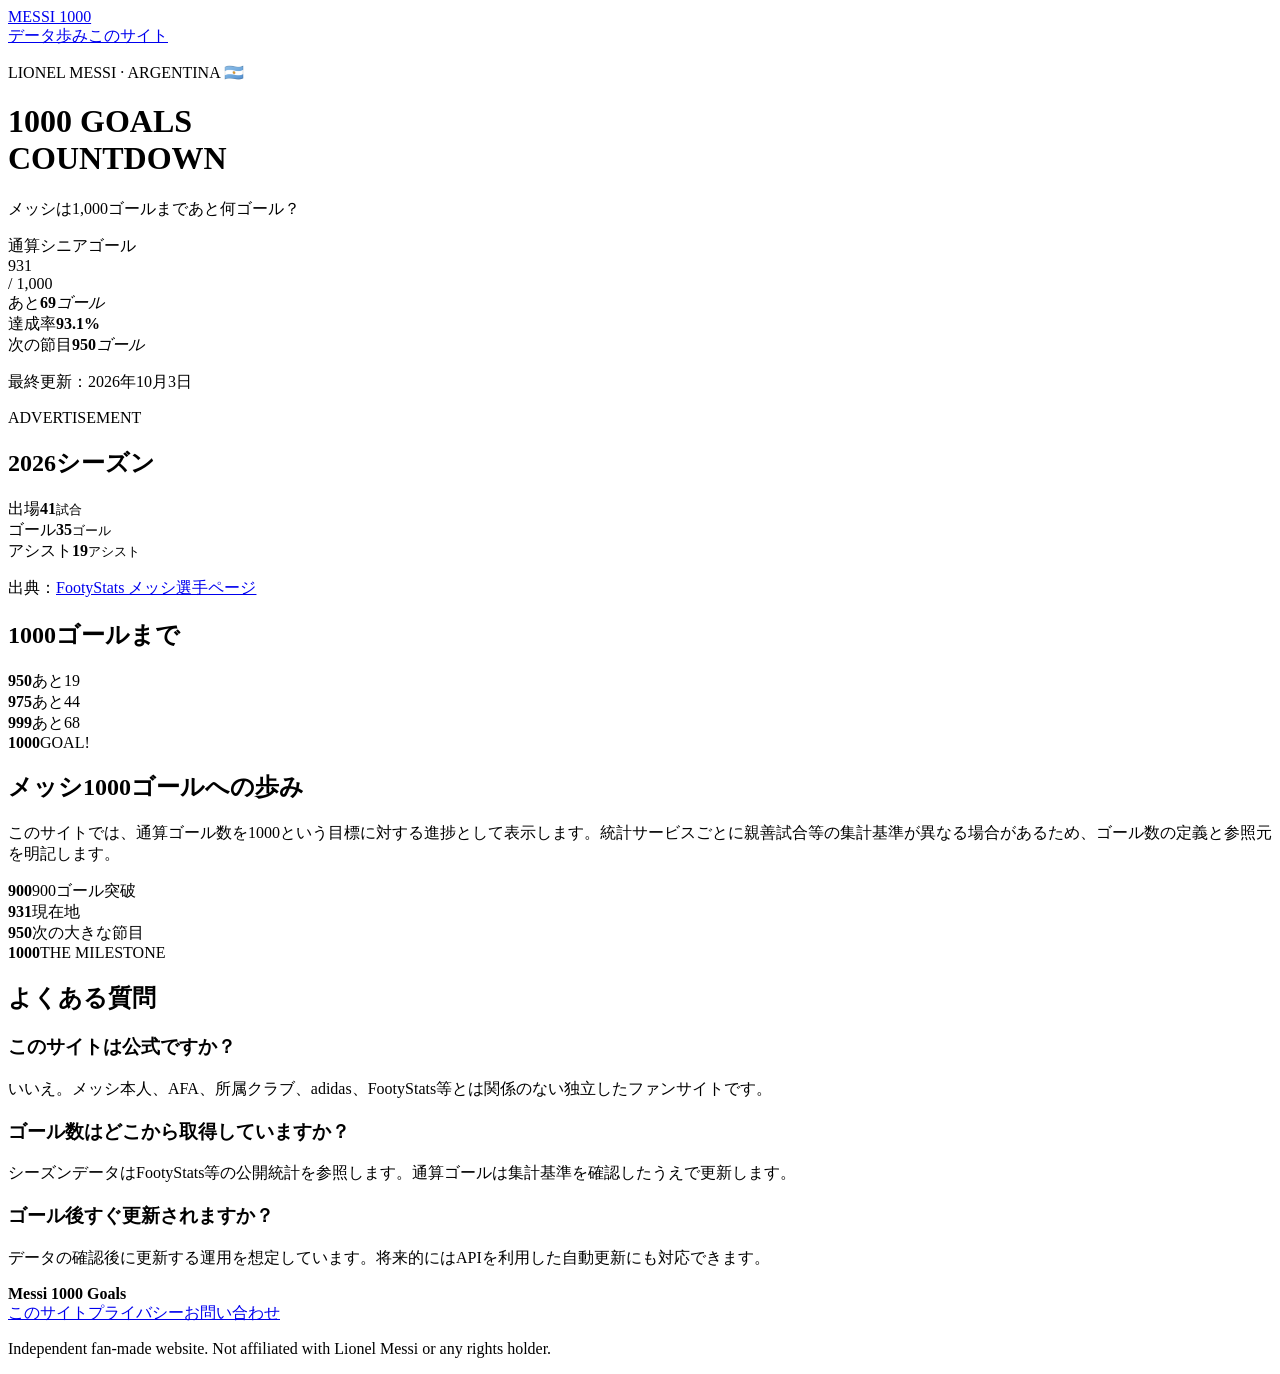
==== index.html @ 3340f6e0 "Add files via upload" ====
<!doctype html>
<html lang="ja">
<head>
<meta charset="utf-8">
<meta name="viewport" content="width=device-width,initial-scale=1">
<title>Messi 1000 Goals｜メッシ1000ゴールへの道</title>
<meta name="description" content="リオネル・メッシの通算1000ゴール達成までを追跡する日本語ファンサイト。現在のゴール数、残りゴール、達成率、最新ゴールを掲載。">
<meta name="robots" content="index,follow">
<meta property="og:title" content="Messi 1000 Goals｜メッシ1000ゴールへの道">
<meta property="og:description" content="メッシの1000ゴールまであと何ゴール？">
<meta property="og:type" content="website">
<link rel="canonical" href="https://YOUR-DOMAIN.example/">
<link rel="stylesheet" href="assets/style.css">
</head>
<body>
<header class="hero">
<nav><a class="logo" href="./">MESSI 1000</a><div><a href="#data">データ</a><a href="#history">歩み</a><a href="about.html">このサイト</a></div></nav>
<div class="heroInner">
<p class="eyebrow">LIONEL MESSI · ARGENTINA 🇦🇷</p>
<h1>1000 GOALS<br><span>COUNTDOWN</span></h1>
<p class="lead">メッシは1,000ゴールまであと何ゴール？</p>
</div>
</header>

<main>
<section class="container">
<div class="card counter">
<div class="small">通算シニアゴール</div>
<div class="number" id="goals">931</div>
<div class="target">/ 1,000</div>
<div class="bar"><i id="bar"></i></div>
<div class="counterGrid">
<div><span>あと</span><strong id="remaining">69</strong><em>ゴール</em></div>
<div><span>達成率</span><strong id="percent">93.1%</strong></div>
<div><span>次の節目</span><strong id="milestone">950</strong><em>ゴール</em></div>
</div>
<p class="updated">最終更新：<span id="updated">2026年10月3日</span></p>
</div>

<!-- AdSense: 審査承認後、この1枠だけ広告コードに置換 -->
<div class="adbox" aria-label="広告"><span>ADVERTISEMENT</span></div>

<div class="grid" id="data">
<section class="card">
<h2>2026シーズン</h2>
<div class="stats">
<div><span>出場</span><b id="apps">41</b><small>試合</small></div>
<div><span>ゴール</span><b id="seasonGoals">35</b><small>ゴール</small></div>
<div><span>アシスト</span><b id="assists">19</b><small>アシスト</small></div>
</div>
<p class="source">出典：<a href="https://footystats.org/jp/players/argentina/lionel-messi" target="_blank" rel="noopener">FootyStats メッシ選手ページ</a></p>
</section>

<section class="card">
<h2>1000ゴールまで</h2>
<div class="milestones">
<div><b>950</b><span id="m950">あと19</span></div>
<div><b>975</b><span id="m975">あと44</span></div>
<div><b>999</b><span id="m999">あと68</span></div>
<div class="gold"><b>1000</b><span>GOAL!</span></div>
</div>
</section>
</div>

<section class="card timeline" id="history">
<h2>メッシ1000ゴールへの歩み</h2>
<p>このサイトでは、通算ゴール数を1000という目標に対する進捗として表示します。統計サービスごとに親善試合等の集計基準が異なる場合があるため、ゴール数の定義と参照元を明記します。</p>
<div class="line"><b>900</b><span>900ゴール突破</span></div>
<div class="line active"><b id="current">931</b><span>現在地</span></div>
<div class="line"><b>950</b><span>次の大きな節目</span></div>
<div class="line"><b>1000</b><span>THE MILESTONE</span></div>
</section>

<section class="card faq">
<h2>よくある質問</h2>
<h3>このサイトは公式ですか？</h3><p>いいえ。メッシ本人、AFA、所属クラブ、adidas、FootyStats等とは関係のない独立したファンサイトです。</p>
<h3>ゴール数はどこから取得していますか？</h3><p>シーズンデータはFootyStats等の公開統計を参照します。通算ゴールは集計基準を確認したうえで更新します。</p>
<h3>ゴール後すぐ更新されますか？</h3><p>データの確認後に更新する運用を想定しています。将来的にはAPIを利用した自動更新にも対応できます。</p>
</section>
</section>
</main>
<footer><div class="container foot"><b>Messi 1000 Goals</b><div><a href="about.html">このサイト</a><a href="privacy.html">プライバシー</a><a href="contact.html">お問い合わせ</a></div><p>Independent fan-made website. Not affiliated with Lionel Messi or any rights holder.</p></div></footer>
<script src="assets/app.js"></script>
</body>
</html>
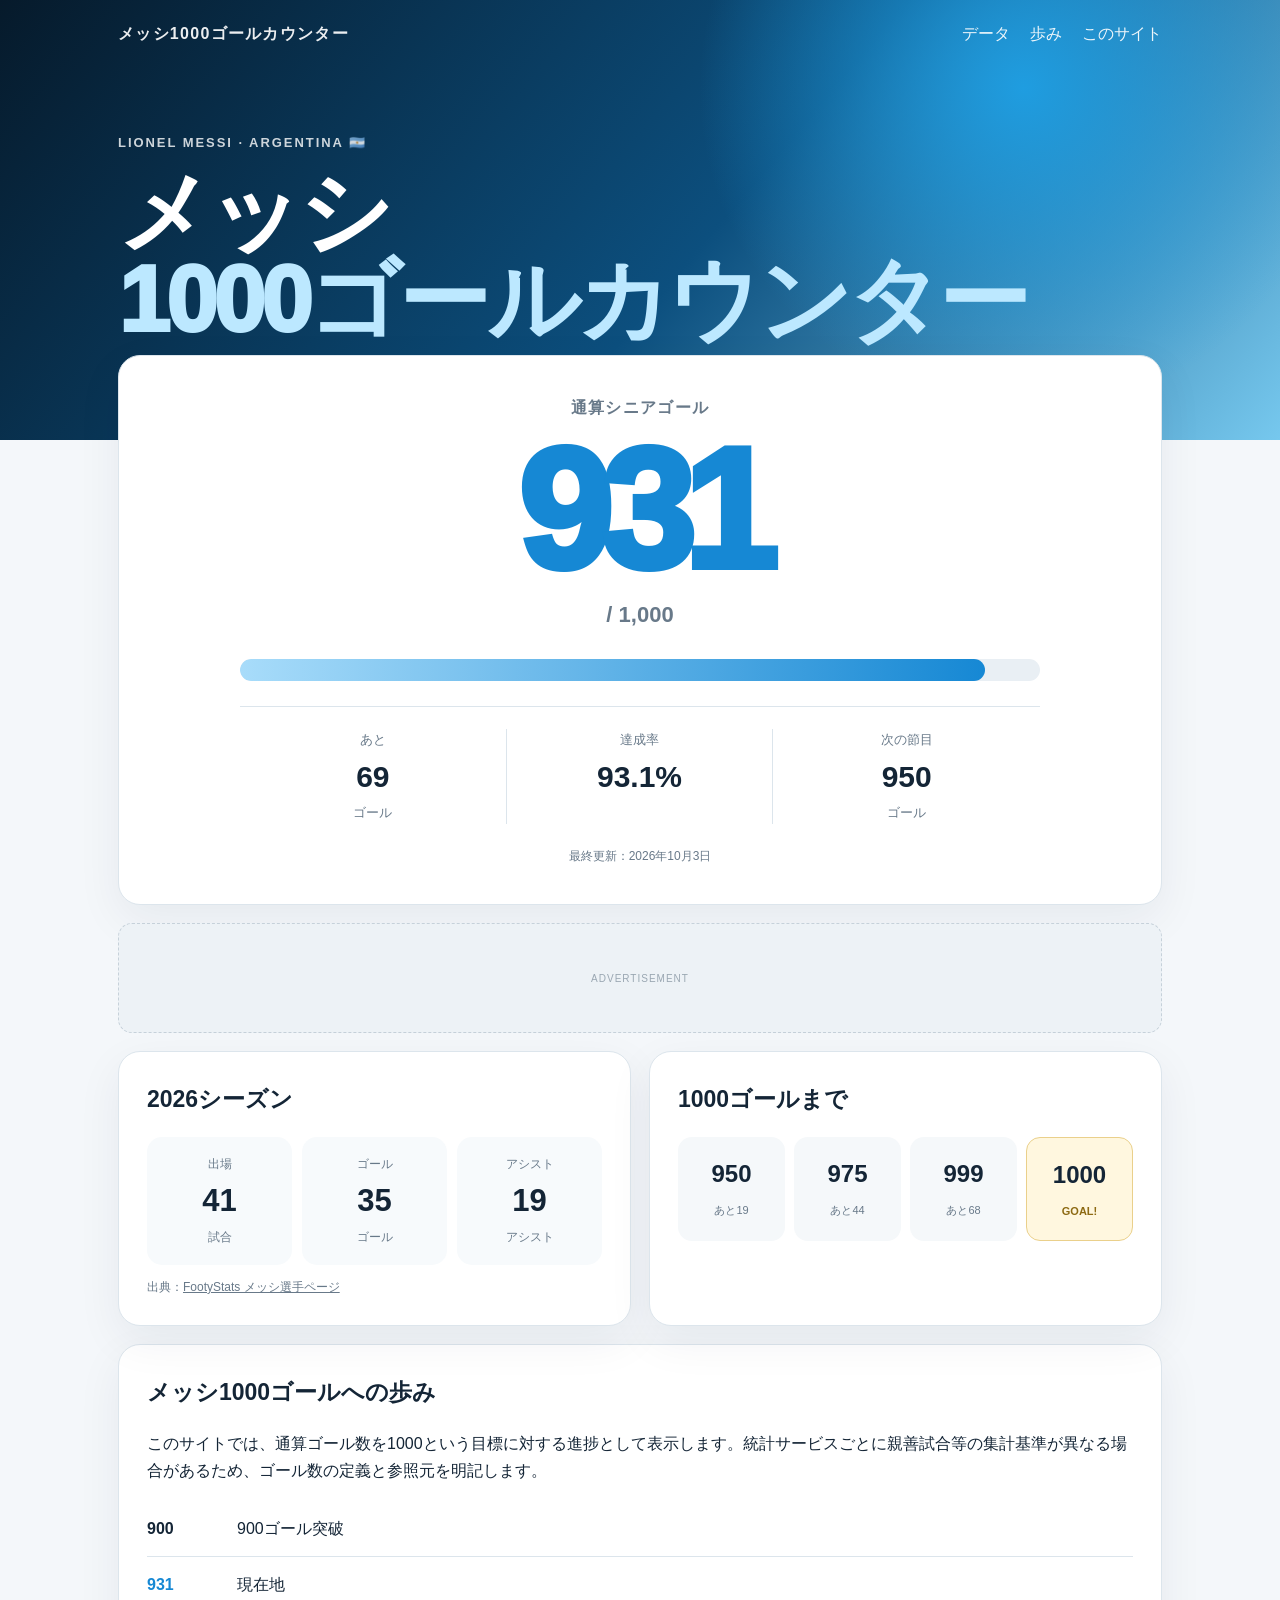
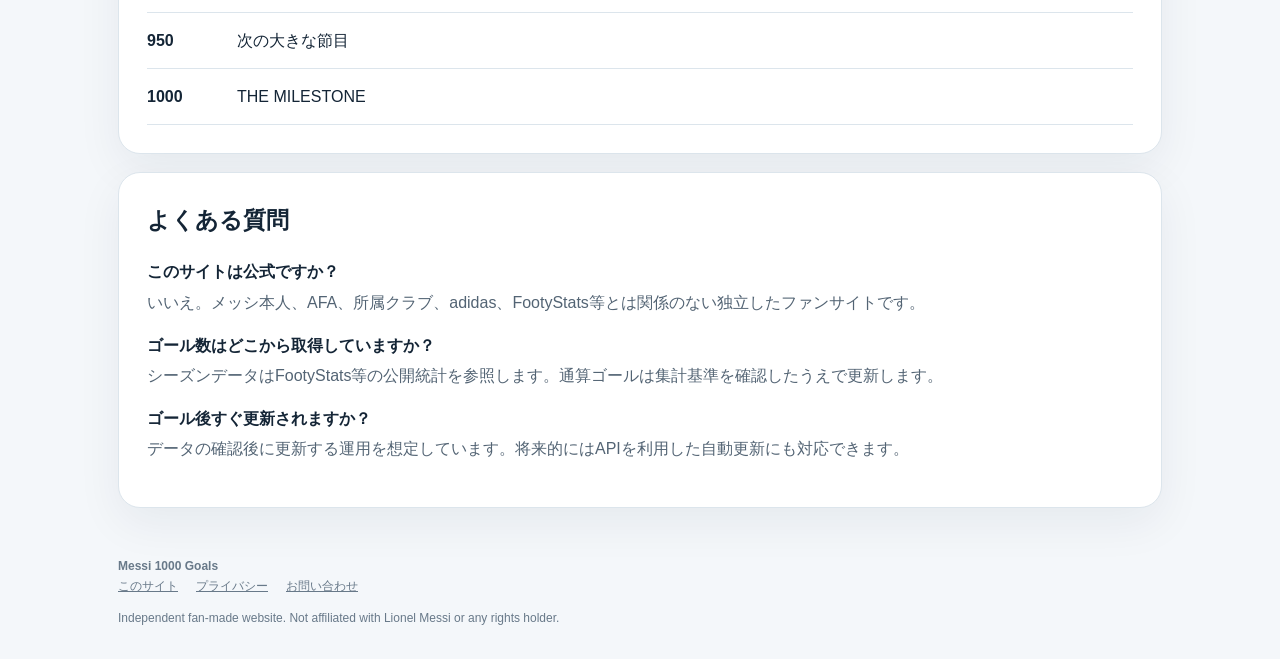
==== commit c5c88d14: "Add files via upload" ====
--- a/index.html
+++ b/index.html
@@ -3,21 +3,21 @@
 <head>
 <meta charset="utf-8">
 <meta name="viewport" content="width=device-width,initial-scale=1">
-<title>Messi 1000 Goals｜メッシ1000ゴールへの道</title>
-<meta name="description" content="リオネル・メッシの通算1000ゴール達成までを追跡する日本語ファンサイト。現在のゴール数、残りゴール、達成率、最新ゴールを掲載。">
+<title>メッシ1000ゴールカウンター｜Lionel Messi 1000 Goals</title>
+<meta name="description" content="メッシの通算1000ゴール達成までを追跡する日本語サイト。現在のゴール数、残りゴール、達成率、最新情報を掲載。>
 <meta name="robots" content="index,follow">
-<meta property="og:title" content="Messi 1000 Goals｜メッシ1000ゴールへの道">
+<meta property="og:title" content="メッシ1000ゴールカウンター｜Lionel Messi 1000 Goals">
 <meta property="og:description" content="メッシの1000ゴールまであと何ゴール？">
 <meta property="og:type" content="website">
-<link rel="canonical" href="https://YOUR-DOMAIN.example/">
-<link rel="stylesheet" href="assets/style.css">
+<link rel="canonical" href="https://takatakyz.github.io/messi-1000-goals/">
+<link rel="stylesheet" href="style.css">
 </head>
 <body>
 <header class="hero">
-<nav><a class="logo" href="./">MESSI 1000</a><div><a href="#data">データ</a><a href="#history">歩み</a><a href="about.html">このサイト</a></div></nav>
+<nav><a class="logo" href="./">メッシ1000ゴールカウンター</a><div><a href="#data">データ</a><a href="#history">歩み</a><a href="about.html">このサイト</a></div></nav>
 <div class="heroInner">
 <p class="eyebrow">LIONEL MESSI · ARGENTINA 🇦🇷</p>
-<h1>1000 GOALS<br><span>COUNTDOWN</span></h1>
+<h1>メッシ<br><span>1000ゴールカウンター</span></h1>
 <p class="lead">メッシは1,000ゴールまであと何ゴール？</p>
 </div>
 </header>
@@ -80,6 +80,6 @@
 </section>
 </main>
 <footer><div class="container foot"><b>Messi 1000 Goals</b><div><a href="about.html">このサイト</a><a href="privacy.html">プライバシー</a><a href="contact.html">お問い合わせ</a></div><p>Independent fan-made website. Not affiliated with Lionel Messi or any rights holder.</p></div></footer>
-<script src="assets/app.js"></script>
+<script src="app.js"></script>
 </body>
 </html>
--- a/style.css
+++ b/style.css
@@ -0,0 +1,12 @@
+:root{--navy:#071b2d;--blue:#1688d4;--sky:#a8dcfa;--gold:#d5a83d;--bg:#f4f7fa;--text:#142536;--muted:#687989;--line:#dce5ec;--white:#fff}
+*{box-sizing:border-box}html{scroll-behavior:smooth}body{margin:0;background:var(--bg);color:var(--text);font-family:-apple-system,BlinkMacSystemFont,"Noto Sans JP","Yu Gothic",sans-serif;line-height:1.7}
+a{color:inherit}.hero{background:radial-gradient(circle at 80% 20%,#1f9de0,transparent 30%),linear-gradient(130deg,#061a2b,#0c4f7e 55%,#76c8ee);color:#fff;min-height:440px}
+nav{max-width:1080px;margin:auto;padding:20px 18px;display:flex;justify-content:space-between;align-items:center}nav a{margin-left:20px;text-decoration:none;opacity:.92}.logo{font-weight:900!important;letter-spacing:.08em;margin-left:0!important}
+.heroInner{max-width:1080px;margin:65px auto 0;padding:0 18px}.eyebrow{letter-spacing:.15em;font-weight:700;opacity:.8;font-size:13px}.hero h1{font-size:clamp(48px,9vw,92px);line-height:.95;margin:15px 0;font-weight:950;letter-spacing:-.04em}.hero h1 span{color:#bce8ff}.lead{font-size:20px}
+main{margin-top:-85px}.container{max-width:1080px;margin:auto;padding:0 18px}.card{background:var(--white);border:1px solid var(--line);border-radius:22px;padding:28px;box-shadow:0 15px 45px #09263b10;margin-bottom:18px}
+.counter{text-align:center;padding:38px}.small{font-weight:800;color:var(--muted);letter-spacing:.08em}.number{font-size:clamp(90px,18vw,170px);font-weight:950;line-height:1;color:var(--blue);letter-spacing:-.07em;margin-top:5px}.target{color:var(--muted);font-weight:700;font-size:22px}.bar{height:22px;background:#e9eff4;border-radius:99px;overflow:hidden;margin:25px auto;max-width:800px}.bar i{display:block;height:100%;width:93.1%;background:linear-gradient(90deg,var(--sky),var(--blue));border-radius:99px}.counterGrid{display:grid;grid-template-columns:repeat(3,1fr);max-width:800px;margin:auto;border-top:1px solid var(--line);padding-top:22px}.counterGrid div{border-right:1px solid var(--line)}.counterGrid div:last-child{border:0}.counterGrid span,.counterGrid em{display:block;color:var(--muted);font-size:13px;font-style:normal}.counterGrid strong{font-size:30px;display:block}.updated{font-size:12px;color:var(--muted);margin:22px 0 0}
+.adbox{height:110px;display:flex;align-items:center;justify-content:center;border:1px dashed #c6d1da;background:#edf2f6;color:#9aa7b2;border-radius:14px;font-size:10px;letter-spacing:.1em;margin-bottom:18px}
+.grid{display:grid;grid-template-columns:1fr 1fr;gap:18px}.grid .card{margin:0}h2{margin:0 0 18px;font-size:23px}.stats{display:grid;grid-template-columns:repeat(3,1fr);gap:10px}.stats div{background:#f7fafc;border-radius:15px;padding:17px;text-align:center}.stats span,.stats small{display:block;color:var(--muted);font-size:12px}.stats b{font-size:31px}.source{font-size:12px;color:var(--muted);margin-bottom:0}
+.milestones{display:grid;grid-template-columns:repeat(4,1fr);gap:9px}.milestones div{padding:17px 8px;text-align:center;background:#f5f8fa;border-radius:14px}.milestones b{display:block;font-size:24px}.milestones span{font-size:11px;color:var(--muted)}.milestones .gold{background:#fff7df;border:1px solid #ead08b}.milestones .gold span{color:#8d6a13;font-weight:800}
+.timeline{margin-top:18px}.line{display:flex;gap:20px;padding:14px 0;border-bottom:1px solid var(--line)}.line b{width:70px}.line.active b{color:var(--blue)}.faq h3{font-size:16px;margin-bottom:3px}.faq p{margin-top:0;color:#536474}.foot{padding:30px 18px;color:var(--muted);font-size:12px}.foot a{margin-right:18px}.foot p{margin-bottom:0}
+@media(max-width:700px){nav div{display:none}.hero{min-height:410px}.heroInner{margin-top:55px}.grid{grid-template-columns:1fr}.counterGrid{grid-template-columns:1fr;gap:15px}.counterGrid div{border-right:0;border-bottom:1px solid var(--line);padding-bottom:12px}.milestones{grid-template-columns:repeat(2,1fr)}.card{padding:22px}}
